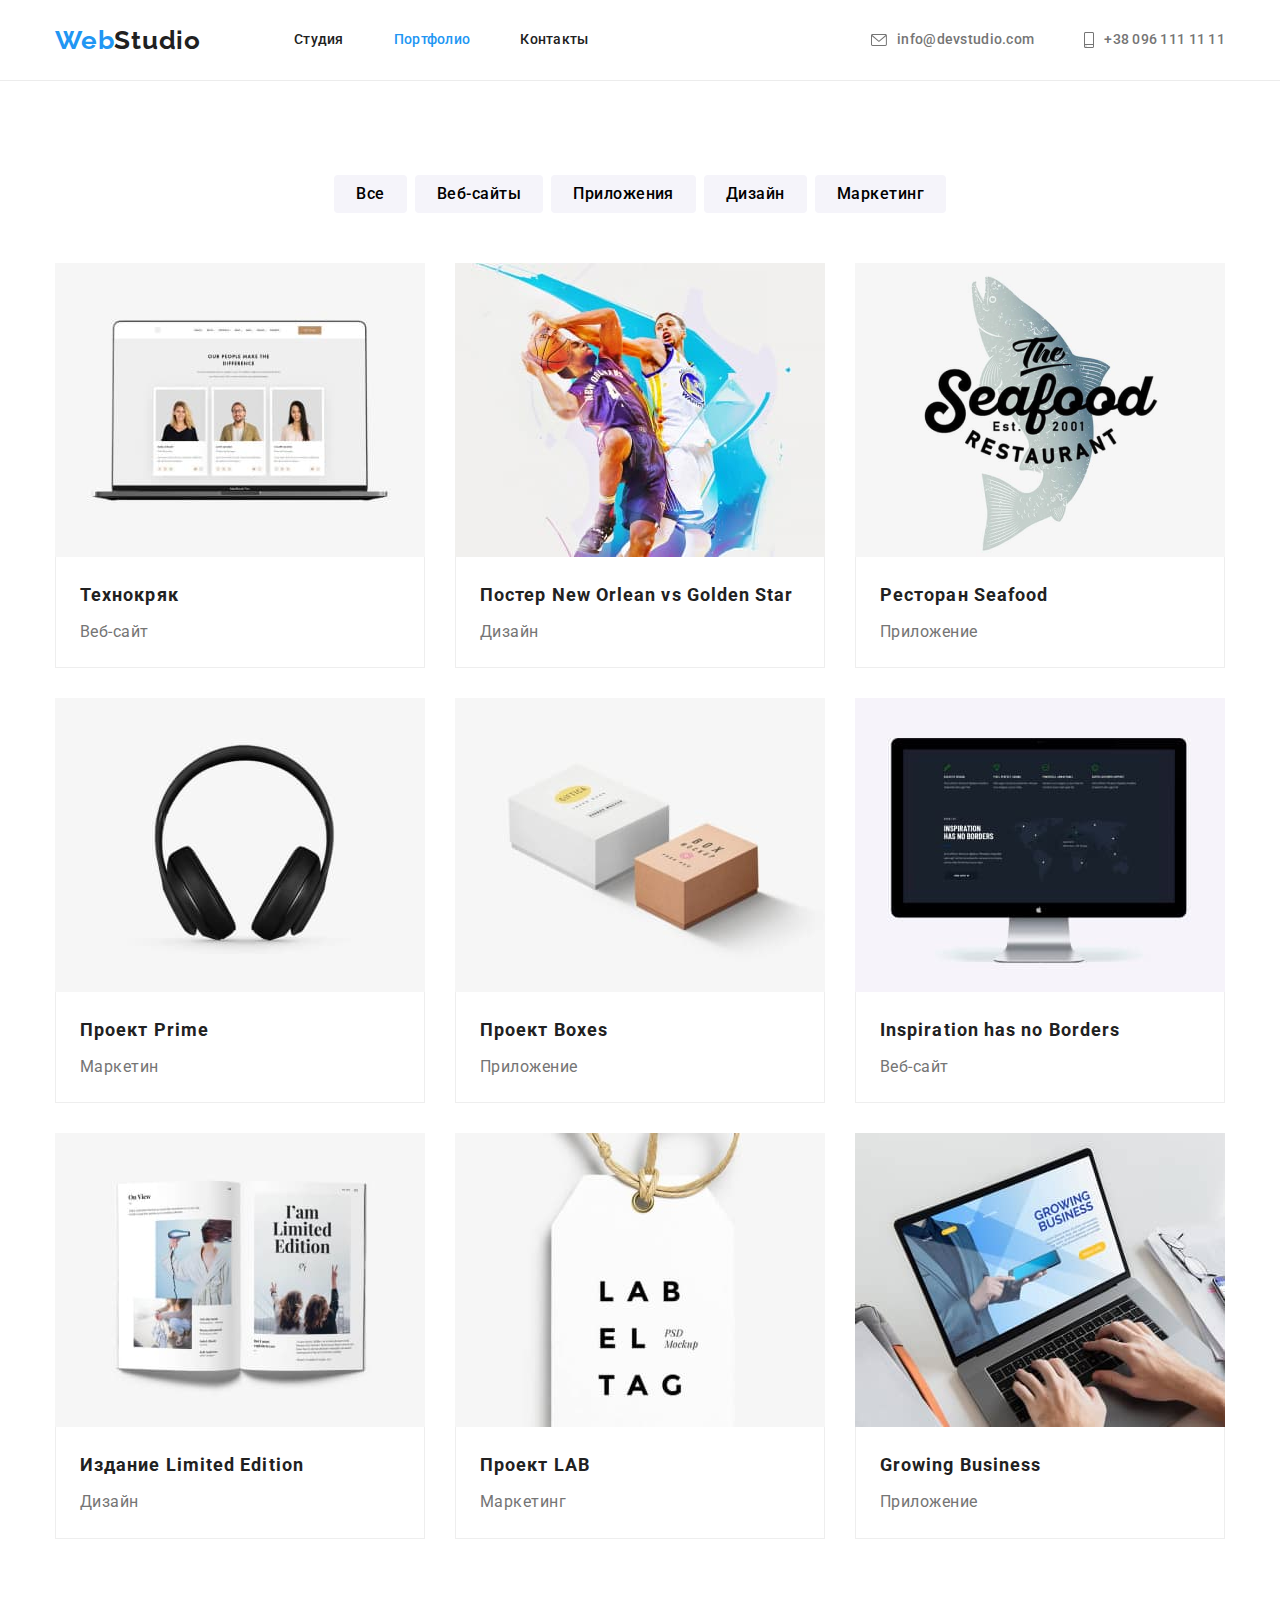
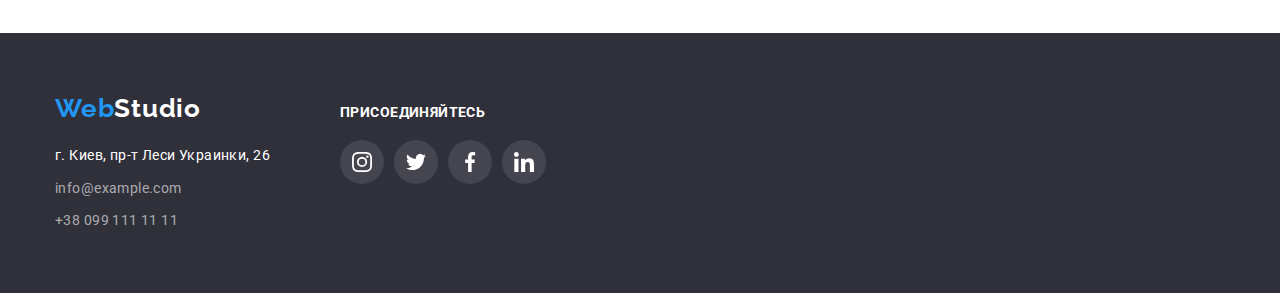
==== portfolio.html @ f9782432 "Start n copy" ====
<!DOCTYPE html>
<html lang="ru">
  <head>
    <meta charset="UTF-8" />
    <meta http-equiv="X-UA-Compatible" content="IE=edge" />
    <meta name="viewport" content="width=device-width, initial-scale=1.0" />
    <link rel="preconnect" href="https://fonts.googleapis.com" />
    <link rel="preconnect" href="https://fonts.gstatic.com" crossorigin />
    <link
      href="https://fonts.googleapis.com/css2?family=Raleway:wght@700&family=Roboto:wght@400;500;700;900&display=swap"
      rel="stylesheet"
    />
    <link
      rel="stylesheet"
      href="https://cdnjs.cloudflare.com/ajax/libs/modern-normalize/1.1.0/modern-normalize.min.css"
    />
    <link rel="stylesheet" href="./css/style.css" />
    <title>WebStudio</title>
  </head>
  <body>
    <!-- Header -->
    <header class="header">
      <div class="container nav">
        <nav class="nav">
          <a class="logo link" href="">Web<span class="logo-dark link">Studio</span> </a>

          <ul class="nav-list list">
            <li class="nav-item">
              <a class="link" href="./index.html">Студия</a>
            </li>
            <li class="nav-item">
              <a class="link current" href="./portfolio.html">Портфолио</a>
            </li>
            <li class="nav-item">
              <a class="link" href="">Контакты</a>
            </li>
          </ul>
        </nav>
        <ul class="list list-nav">
          <li class="item-nav item">
            <a class="link link-item" href="mailto:info@devstudio.com">
              <svg class="icons-mail">
                <use href="./imgs/icons.svg#icon-mail "></use>
              </svg>
              info@devstudio.com</a
            >
          </li>
          <li class="item-nav item">
            <a class="link link-item" href="tel:+380961111111">
              <svg class="icons-tel">
                <use href="./imgs/icons.svg#icon-smartphone"></use>
              </svg>
              +38 096 111 11 11</a
            >
          </li>
        </ul>
      </div>
    </header>
    <main>
      <section class="section">
        <div class="container">
          <h1 class="visually-hidden">Навигация</h1>
          <ul class="list filter">
            <li class="item item-button">
              <button class="filter-button current" type="button">Все</button>
            </li>
            <li class="item item-button">
              <button class="filter-button current" type="button">Веб-сайты</button>
            </li>
            <li class="item item-button">
              <button class="filter-button current" type="button">Приложения</button>
            </li>

            <li class="item item-button">
              <button class="filter-button current" type="button">Дизайн</button>
            </li>
            <li class="item item-button">
              <button class="filter-button current" type="button">Маркетинг</button>
            </li>
          </ul>

          <ul class="cards list">
            <li class="card-item">
              <a class="link" href="">
                <img class="card-img" src="./imgs/teh.jpg" alt="Веб сайт" />
                <div class="shelf-card">
                  <h2 class="card-title">Технокряк</h2>
                  <p class="card-text">Веб-сайт</p>
                </div>
              </a>
            </li>

            <li class="card-item">
              <a class="link" href="">
                <img class="card-img" src="./imgs/pos.jpg" width="370" alt="Парни с мячем" />
                <div class="shelf-card">
                  <h2 class="card-title">
                    Постер
                    <span class="card-title" lang="en">New Orlean vs Golden Star</span>
                  </h2>
                  <p class="card-text">Дизайн</p>
                </div>
              </a>
            </li>

            <li class="card-item">
              <a class="link" href="">
                <img class="card-img" src="./imgs/rest.png" alt="лого" width="370" />
                <div class="shelf-card">
                  <h2 class="card-title">
                    Ресторан <span class="card-title" lang="en">Seafood</span>
                  </h2>
                  <p class="card-text">Приложение</p>
                </div>
              </a>
            </li>
            <li class="card-item">
              <a class="link" href="">
                <img class="card-img" src="./imgs/proj.jpg" alt="наушники" width="370" />
                <div class="shelf-card">
                  <h2 class="card-title">Проект <span class="card-title" lang="en">Prime</span></h2>
                  <p class="card-text">Маркетин</p>
                </div>
              </a>
            </li>
            <li class="card-item">
              <a class="link" href="">
                <img class="card-img" src="./imgs/prog-box.jpg" alt="коробки" width="370" />
                <div class="shelf-card">
                  <h2 class="card-title">Проект <span class="card-title" lang="en">Boxes</span></h2>
                  <p class="card-text">Приложение</p>
                </div>
              </a>
            </li>
            <li class="card-item">
              <a class="link" href="">
                <img class="card-img" src="./imgs/inspir.jpg" alt="монитор" width="370" />
                <div class="shelf-card">
                  <h2 class="card-title" lang="en">Inspiration has no Borders</h2>
                  <p class="card-text">Веб-сайт</p>
                </div>
              </a>
            </li>
            <li class="card-item">
              <a class="link" href="">
                <img class="card-img" src="./imgs/izdan.jpg" alt="журнал" width="370" />
                <div class="shelf-card">
                  <h2 class="card-title">
                    Издание
                    <span class="card-title" lang="en">Limited Edition</span>
                  </h2>
                  <p class="card-text">Дизайн</p>
                </div>
              </a>
            </li>
            <li class="card-item">
              <a class="link" href="">
                <img class="card-img" src="./imgs/proj-lab.jpg" alt="бирка" width="370" />
                <div class="shelf-card">
                  <h2 class="card-title">Проект <span class="card-title" lang="en">LAB</span></h2>
                  <p class="card-text">Маркетинг</p>
                </div>
              </a>
            </li>
            <li class="card-item">
              <a class="link" href="">
                <img class="card-img" src="./imgs/grow.jpg" alt="ноут" width="370" />
                <div class="shelf-card">
                  <h2 class="card-title" lang="en">Growing Business</h2>
                  <p class="card-text">Приложение</p>
                </div>
              </a>
            </li>
          </ul>
        </div>
      </section>
    </main>

    <footer class="footer">
      <div class="container blocks">
        <div class="address-block">
          <div class="logo-footer">
            <a class="logo link" href="./index.html"
              >Web<span class="logo-light link">Studio</span>
            </a>
          </div>
          <address class="info">
            <ul class="adres list">
              <li class="adres-item">
                <a class="adres-link link" href="https://goo.gl/maps/GMDMJcy5s2AakEA77"
                  >г. Киев, пр-т Леси Украинки, 26</a
                >
              </li>
              <li class="adres-item">
                <a class="adres-link-contacts link" href="mailto:info@example.com"
                  >info@example.com</a
                >
              </li>
              <li class="adres-item">
                <a class="adres-link-contacts link" href="tel:+380991111111">+38 099 111 11 11</a>
              </li>
            </ul>
          </address>
        </div>

        <div class="soc-block">
          <h2 class="title">Присоединяйтесь</h2>
          <ul class="soc-block-list list">
            <li class="soc-block-item">
              <a href="" class="link">
                <svg class="soc-block-icons">
                  <use href="./imgs/icons.svg#icon-instagram"></use>
                </svg>
              </a>
            </li>
            <li class="soc-block-item">
              <a href="" class="link">
                <svg class="soc-block-icons">
                  <use href="./imgs/icons.svg#icon-twitter"></use>
                </svg>
              </a>
            </li>
            <li class="soc-block-item">
              <a href="" class="link">
                <svg class="soc-block-icons">
                  <use href="./imgs/icons.svg#icon-facebook"></use>
                </svg>
              </a>
            </li>
            <li class="soc-block-item">
              <a href="" class="link">
                <svg class="soc-block-icons">
                  <use href="./imgs/icons.svg#icon-linkedin"></use>
                </svg>
              </a>
            </li>
          </ul>
        </div>
      </div>
    </footer>
  </body>
</html>
---- css/style.css ----
:root {
  --main-color: #212121;
  --text-color: #757575;
  --accent-color: #2196f3;
  --white-color-text: #ffffff;
  --background: #2f303a;
  --address-links-footer: rgba(255, 255, 255, 0.6);
  --bacground-button: #f5f4fa;
  --bacground-shelf-card: #ffffff;
  --border-shelf-card: #eeeeee;
  --bacground-team: #f5f4fa;
  --social-links-color: #afb1b8;
  --customers-logo-color: #afb1b8;
}
body {
  font-family: 'Roboto', sans-serif;
  color: var(--main-color);
}
.link {
  display: block;
  text-decoration: none;
  color: var(--main-color);
}

.list {
  list-style: none;
  padding: 0;
  margin: 0;
}

.section {
  padding-top: 94px;
  padding-bottom: 94px;
}
h1,
h2,
h3,
h4,
h5,
h6,
p {
  margin: 0;
}
button {
  padding: 0;
}

img {
  display: block;
  max-width: 100%;
  height: auto;
}
.container {
  margin: 0 auto;
  width: 1200px;
  padding-left: 15px;
  padding-right: 15px;
}

/*------------------------ Header ------------------------- */
.header {
  border-bottom: 1px solid #ececec;
}
.nav {
  display: flex;
  align-items: center;
}

.logo {
  font-family: 'Raleway', sans-serif;
  font-weight: 700;
  font-size: 26px;
  line-height: 1.19;
  letter-spacing: 0.03em;
  color: var(--accent-color);
}

.logo-dark {
  color: var(--main-color);
}
.nav-list .link {
  padding-top: 32px;
  padding-bottom: 32px;
}

.nav-list {
  display: flex;
  margin-left: 93px;
}
.nav-list .nav-item + .nav-item {
  margin-left: 50px;
}

.nav-item {
  font-weight: 500;
  font-size: 14px;
  line-height: 1.1;
  letter-spacing: 0.02em;
}
.list-nav {
  display: flex;
  margin-left: auto;
}
.item-nav + .item-nav {
  margin-left: 50px;
}

.link-item {
  display: flex;
  align-items: center;
  padding-top: 32px;
  padding-bottom: 32px;

  font-weight: 500;
  font-size: 14px;
  line-height: 1.1;
  letter-spacing: 0.02em;
  color: var(--text-color);
}
/* .link-item::before {
  content: '';
  white-space: ;
  width: 16px;
  height: 12px;
  background-size: cover;
  align-items: center;
  margin-right: 10px;

  background-size: contain;
  background-image: url(../imgs/SVG/smartphone.svg);
} */

.nav-list .link:hover,
.nav-list .link:focus {
  color: var(--accent-color);
}

.nav-list .link.current {
  color: var(--accent-color);
}

.list-nav .link:hover,
.list-nav .link:focus {
  color: var(--accent-color);
}

.list-nav .link:hover .icons-mail,
.list-nav .link:focus .icons-mail {
  fill: var(--accent-color);
}

.list-nav .link:hover .icons-tel,
.list-nav .link:focus .icons-tel {
  fill: var(--accent-color);
}

.icons-mail {
  width: 16px;
  height: 12px;
  margin-right: 10px;
  fill: var(--text-color);
}
.icons-tel {
  width: 10px;
  height: 16px;
  margin-right: 10px;
  fill: var(--text-color);
}

/*------------------------ Hero ------------------------- */
.overlay {
  max-width: 1600px;
  margin-left: auto;
  margin-right: auto;
  background-color: var(--background);
  background-image: linear-gradient(to right, rgba(47, 48, 58, 0.4), rgba(47, 48, 58, 0.4)),
    url(../imgs/bg-fon.jpg);
  background-repeat: no-repeat;
  background-size: cover;
  background-position: center;
}

.hero {
  padding-top: 200px;
  padding-bottom: 200px;
  text-align: center;
}
/* fffff */
.hero .container {
}

.hero-title {
  margin-bottom: 50px;

  font-weight: 900;
  font-size: 44px;
  line-height: 60px;
  letter-spacing: 0.06em;
  text-transform: uppercase;
  color: var(--white-color-text);
}

.hero-button {
  display: inline-block;
  padding: 10px 32px;
  min-width: 73px;

  font-family: inherit;
  font-weight: 700;
  font-size: 16px;
  line-height: 1.88;
  letter-spacing: 0.06em;
  border: transparent;
  border-radius: 4px;
  cursor: pointer;

  color: var(--white-color-text);
  background-color: var(--accent-color);
}

/*------------------------ Preference ------------------------- */

.features {
  display: flex;
}
.features-item {
  width: 270px;
}
.features-item:not(:last-child) {
  margin-right: 30px;
}

.icons {
  display: inline-flex;
  margin-bottom: 30px;

  width: 270px;
  height: 120px;

  justify-content: center;
  align-items: center;
  background-color: var(--bacground-button);
  border-radius: 4px;
}

.features-icon {
  width: 70px;
  height: 70px;
}
.features-title {
  margin-bottom: 10px;

  font-size: 14px;
  line-height: 1.1;
  letter-spacing: 0.03em;
  text-transform: uppercase;
}

.features-text {
  font-size: 14px;
  line-height: 1.7;
  letter-spacing: 0.03em;
  color: var(--text-color);
}
.visually-hidden {
  position: absolute;
  white-space: nowrap;
  width: 1px;
  height: 1px;
  overflow: hidden;
  border: 0;
  padding: 0;
  clip: rect(0 0 0 0);
  clip-path: inset(50%);
  margin: -1px;
}

/*------------------------ Work ------------------------- */

.section-work {
  padding-top: 0;
}

.section-caption {
  text-align: center;
  margin-bottom: 50px;
  font-size: 36px;
  line-height: 1.2;
  letter-spacing: 0.03em;
}
.work {
  display: flex;
}

.work-item {
  width: 370;
}
.work-item:not(:first-child) {
  margin-left: 30px;
}

/*------------------------ Team ------------------------- */
.team {
  background-color: var(--bacground-team);
}

.team-caption {
  margin-bottom: 50px;
  text-align: center;
  font-weight: 700;
  font-size: 36px;
  line-height: 1.2;
  letter-spacing: 0.03em;
}
.team-list {
  display: flex;
  text-align: center;
}
.team-item {
  box-shadow: 0px 1px 3px rgba(0, 0, 0, 0.12), 0px 1px 1px rgba(0, 0, 0, 0.14),
    0px 2px 1px rgba(0, 0, 0, 0.2);
  background: #ffffff;
  border-radius: 0px 0px 4px 4px;
  width: 270px;
}
.team-item:not(:last-child) {
  margin-right: 30px;
}

.team-title {
  margin-bottom: 10px;

  font-size: 16px;
  line-height: 1.1;
  letter-spacing: 0.03em;
}
.team-text {
  margin-bottom: 16px;

  font-size: 16px;
  line-height: 1.2;
  letter-spacing: 0.03em;
  color: var(--text-color);
}
.shelf {
  padding: 30px;
}
/*------------ Social-links -----------*/
.section-title {
  margin-top: 0;
  margin-bottom: 50px;
}
.social-links {
  display: flex;
  justify-content: center;
}
.social-links .link {
  width: 44px;
  height: 44px;
  color: var(--social-links-color);
  background-color: var(--white-color);
  border-radius: 50%;
  display: flex;
  align-items: center;
  justify-content: center;
}
.social-links .link:hover,
.social-links .link:focus {
  background-color: var(--accent-color);
}

.social-item + .social-item {
  margin-left: 10px;
}

.social-icons {
  width: 20px;
  height: 20px;
  fill: var(--social-links-color);
}

.social-links .link:hover .social-icons,
.social-links .link:focus .social-icons {
  fill: #ffffff;
  background-color: var(--accent-color);
}

/* -----------------------Regular-customers---------------- */
.customer-caption {
  margin-bottom: 50px;
  text-align: center;
  font-weight: 700;
  font-size: 36px;
  line-height: 1.2;
  letter-spacing: 0.03em;
}
.customers {
  display: flex;
  justify-content: center;
}
.customers .link {
  width: 170px;
  height: 92px;
  display: flex;
  align-items: center;
  justify-content: center;

  fill: var(--customers-logo-color);

  border: 1px solid var(--customers-logo-color);
  border-radius: 4px;
}

.customers-item + .customers-item {
  margin-left: 30px;
}

.customers-icon {
  width: 106px;
  height: 60px;
  fill: var(--customers-logo-color);
}
.customers .link:hover,
.customers .link:focus {
  border-color: var(--accent-color);
}

.customers .link:hover .customers-icon,
.customers .link:focus .customers-icon {
  fill: var(--accent-color);
}

/*------------------------ Footer ------------------------- */
.footer {
  padding-top: 60px;
  padding-bottom: 60px;
  background: var(--background);
}

.logo {
  display: flex;
}
.container .logo-footer {
  margin-bottom: 20px;
}

.logo-light {
  color: var(--white-color-text);
}

.adres-item:not(:last-child) {
  margin-bottom: 9px;
}
.adres-link {
  margin-bottom: 9px;

  font-style: normal;
  font-size: 14px;
  line-height: 1.7;
  letter-spacing: 0.03em;

  color: var(--white-color-text);
}
.adres-link-contacts {
  font-style: normal;
  font-size: 14px;
  line-height: 1.7;
  letter-spacing: 0.03em;

  color: var(--address-links-footer);
}

/* tttt */
.blocks {
  display: flex;
  align-items: baseline;
}
.soc-block-list {
  display: flex;
}

.soc-block {
  margin: 0;
  margin-left: 70px;
  width: 206px;
  height: 80px;
}
.soc-block-item + .soc-block-item {
  margin-left: 10px;
}
.soc-block .link {
  width: 44px;
  height: 44px;
  border-radius: 50%;
  display: flex;
  justify-content: center;
  align-items: center;
  background-color: rgba(255, 255, 255, 0.1);
}
.soc-block .title {
  margin: 0;
  margin-bottom: 20px;

  font-weight: 700;
  font-size: 14px;
  line-height: 16px;
  letter-spacing: 0.03em;
  text-transform: uppercase;
  color: var(--white-color-text);
}

.soc-block-icons {
  width: 20px;
  height: 20px;
  fill: var(--white-color-text);
}
.soc-block .link:hover,
.soc-block .link:focus {
  background-color: var(--accent-color);
}
/*--------------------- Portfolio ---------------------- */

.filter {
  margin-bottom: 50px;
  display: flex;
  justify-content: center;
}
.item-button:not(:last-child) {
  margin-right: 8px;
}

.filter-button {
  display: inline-block;
  padding: 6px 22px;
  min-width: 73px;

  font-family: inherit;
  font-weight: 500;
  font-size: 16px;
  line-height: 1.6;
  letter-spacing: 0.03em;
  cursor: pointer;
  border: transparent;
  border-radius: 4px;

  background: var(--bacground-button);
}

.cards {
  flex-wrap: wrap;
  display: flex;
}
.shelf-card {
  padding: 20px 24px;
  background: var(--bacground-shelf-card);
  border: 1px solid var(--border-shelf-card);
  border-top: none;
}

.card-item {
  margin-right: 30px;
  margin-bottom: 30px;

  width: 370px;
}

.card-item:nth-child(3n) {
  margin-right: 0;
}

.card-item:nth-last-child(-n + 3) {
  margin-bottom: 0;
}

.card-title {
  margin-bottom: 4px;

  font-size: 18px;
  line-height: 2;
  letter-spacing: 0.06em;
}
.card-text {
  font-size: 16px;
  line-height: 1.9;
  letter-spacing: 0.03em;
  color: var(--text-color);
}
.cards .link:hover,
.cards .link:focus {
  display: block;
  box-shadow: 0px 1px 1px rgba(0, 0, 0, 0.12), 0px 4px 4px rgba(0, 0, 0, 0.06),
    1px 4px 6px rgba(0, 0, 0, 0.16);
}

.filter .filter-button:hover,
.filter .filter-button:focus {
  color: var(--white-color-text);
  background-color: var(--accent-color);
  box-shadow: 0px 3px 1px rgba(0, 0, 0, 0.1), 0px 1px 2px rgba(0, 0, 0, 0.08),
    0px 2px 2px rgba(0, 0, 0, 0.12);
}

/* ---------Alt------- */

/* .card-item:not(:nth-child(3n)) {
  margin-right: 30px;
}
.card-item {
  width: calc((100-60px) / 3);
} */
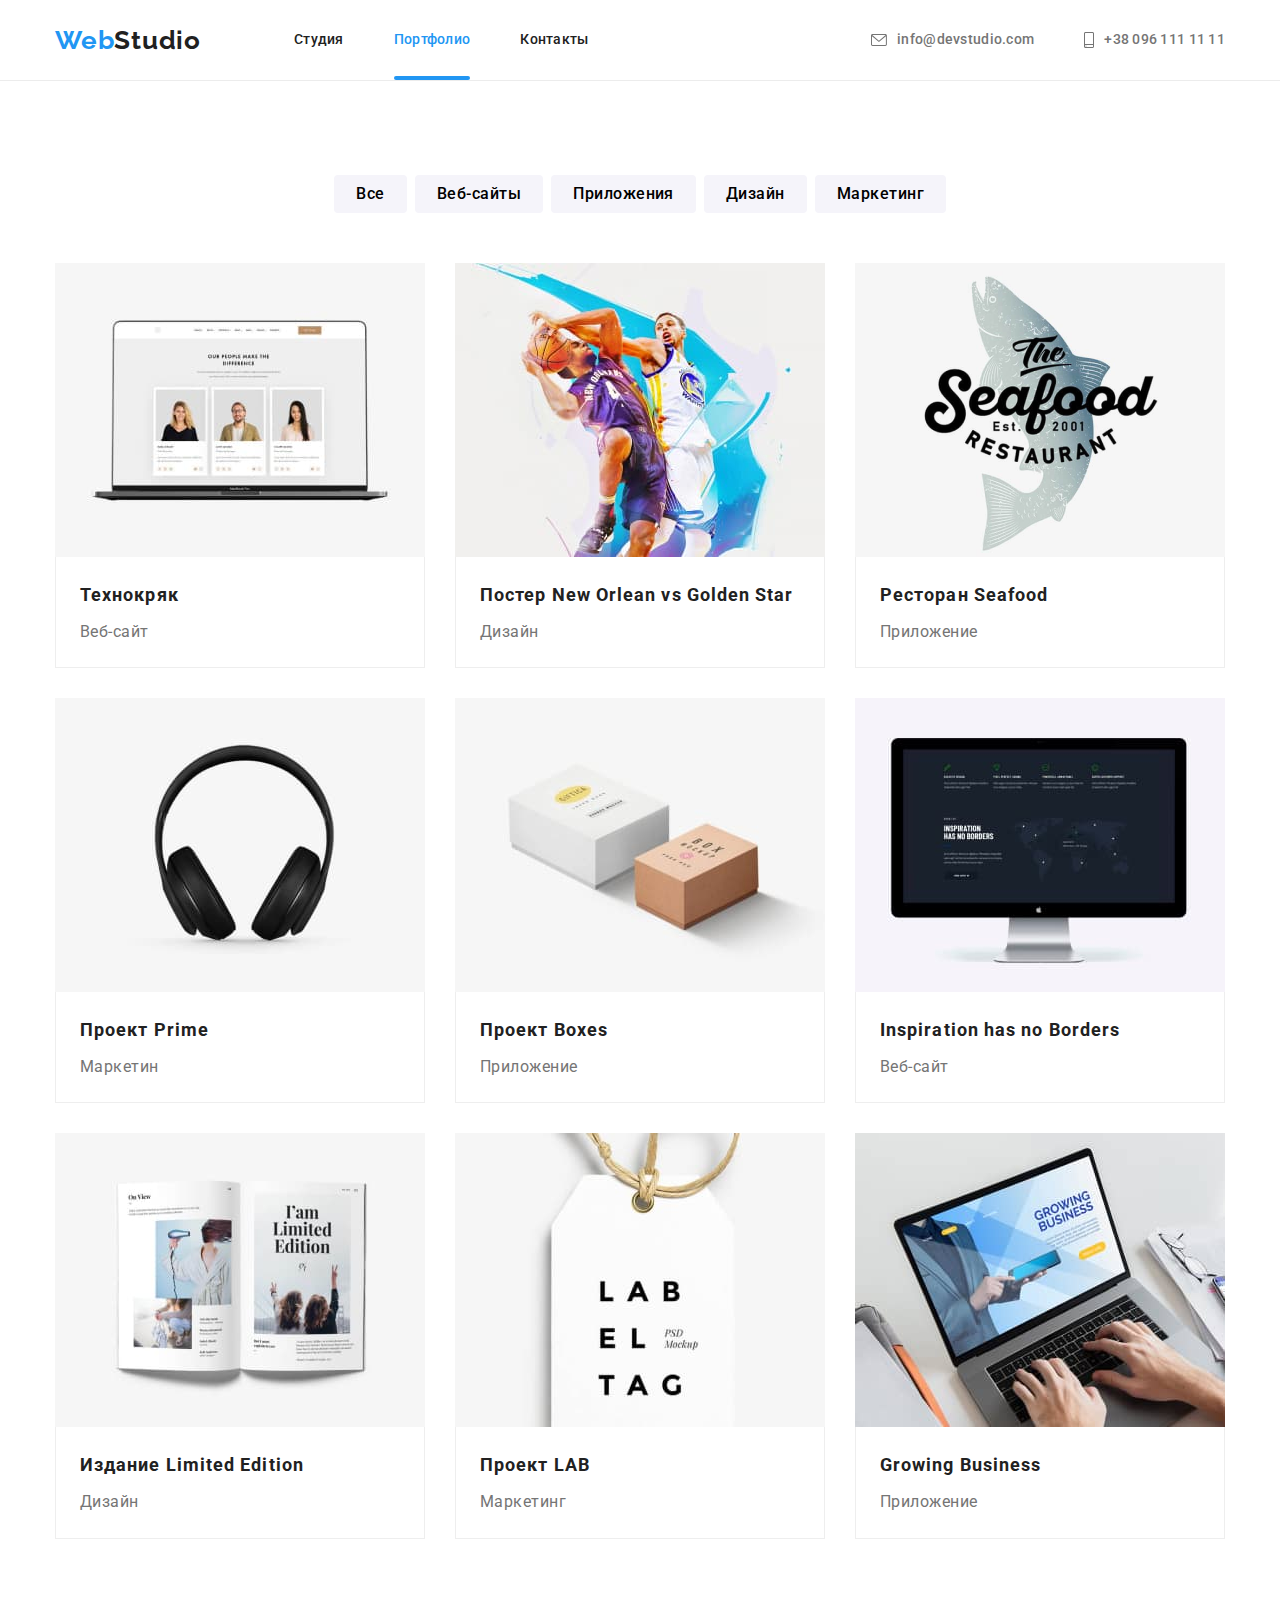
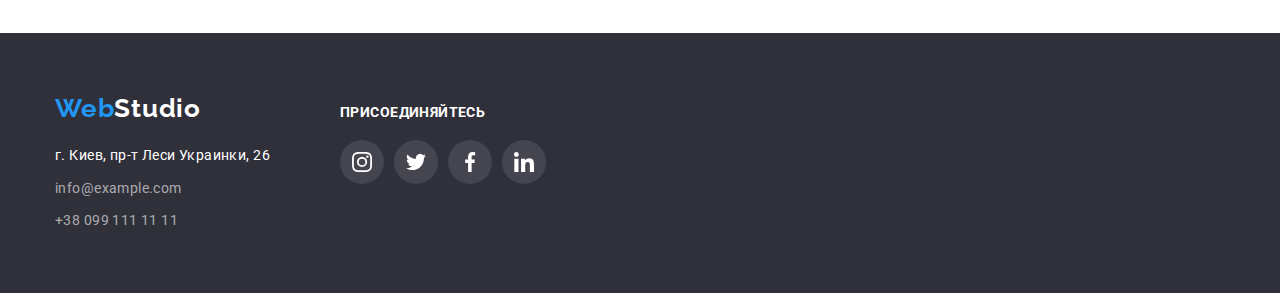
==== commit 5c7a4b04: "finish" ====
--- a/portfolio.html
+++ b/portfolio.html
@@ -82,7 +82,14 @@
           <ul class="cards list">
             <li class="card-item">
               <a class="link" href="">
-                <img class="card-img" src="./imgs/teh.jpg" alt="Веб сайт" />
+                <div class="card-description-wrap">
+                  <img class="card-img" src="./imgs/teh.jpg" alt="Веб сайт" />
+                  <p class="card-description">
+                    Ресурс предлагает комплексные предложения с разным уровнем функционала и
+                    сервисов. Все это позволит посетителю получить исчерпывающие сведения о компании
+                    или частном лице.
+                  </p>
+                </div>
                 <div class="shelf-card">
                   <h2 class="card-title">Технокряк</h2>
                   <p class="card-text">Веб-сайт</p>
@@ -92,7 +99,14 @@
 
             <li class="card-item">
               <a class="link" href="">
-                <img class="card-img" src="./imgs/pos.jpg" width="370" alt="Парни с мячем" />
+                <div class="card-description-wrap">
+                  <img class="card-img" src="./imgs/pos.jpg" width="370" alt="Парни с мячем" />
+                  <p class="card-description">
+                    Эетот ресурс предлагает комплексные предложения с разным уровнем функционала и
+                    сервисов. Все это позволит посетителю получить исчерпывающие сведения о компании
+                    или частном лице.
+                  </p>
+                </div>
                 <div class="shelf-card">
                   <h2 class="card-title">
                     Постер
@@ -105,7 +119,14 @@
 
             <li class="card-item">
               <a class="link" href="">
-                <img class="card-img" src="./imgs/rest.png" alt="лого" width="370" />
+                <div class="card-description-wrap">
+                  <img class="card-img" src="./imgs/rest.png" alt="лого" width="370" />
+                  <p class="card-description">
+                    Наш ресурс предлагает комплексные предложения с разным уровнем функционала и
+                    сервисов. Все это позволит посетителю получить исчерпывающие сведения о компании
+                    или частном лице.
+                  </p>
+                </div>
                 <div class="shelf-card">
                   <h2 class="card-title">
                     Ресторан <span class="card-title" lang="en">Seafood</span>
@@ -116,7 +137,14 @@
             </li>
             <li class="card-item">
               <a class="link" href="">
-                <img class="card-img" src="./imgs/proj.jpg" alt="наушники" width="370" />
+                <div class="card-description-wrap">
+                  <img class="card-img" src="./imgs/proj.jpg" alt="наушники" width="370" />
+                  <p class="card-description">
+                    Данный ресурс предлагает комплексные предложения с разным уровнем функционала и
+                    сервисов. Все это позволит посетителю получить исчерпывающие сведения о компании
+                    или частном лице.
+                  </p>
+                </div>
                 <div class="shelf-card">
                   <h2 class="card-title">Проект <span class="card-title" lang="en">Prime</span></h2>
                   <p class="card-text">Маркетин</p>
@@ -125,7 +153,14 @@
             </li>
             <li class="card-item">
               <a class="link" href="">
-                <img class="card-img" src="./imgs/prog-box.jpg" alt="коробки" width="370" />
+                <div class="card-description-wrap">
+                  <img class="card-img" src="./imgs/prog-box.jpg" alt="коробки" width="370" />
+                  <p class="card-description">
+                    Предлагаемый ресурс предлагает комплексные предложения с разным уровнем
+                    функционала и сервисов. Все это позволит посетителю получить исчерпывающие
+                    сведения о компании или частном лице.
+                  </p>
+                </div>
                 <div class="shelf-card">
                   <h2 class="card-title">Проект <span class="card-title" lang="en">Boxes</span></h2>
                   <p class="card-text">Приложение</p>
@@ -134,7 +169,14 @@
             </li>
             <li class="card-item">
               <a class="link" href="">
-                <img class="card-img" src="./imgs/inspir.jpg" alt="монитор" width="370" />
+                <div class="card-description-wrap">
+                  <img class="card-img" src="./imgs/inspir.jpg" alt="монитор" width="370" />
+                  <p class="card-description">
+                    Ресурс предлагает комплексные предложения с разным уровнем функционала и
+                    сервисов. Все это позволит посетителю получить исчерпывающие сведения о компании
+                    или частном лице.
+                  </p>
+                </div>
                 <div class="shelf-card">
                   <h2 class="card-title" lang="en">Inspiration has no Borders</h2>
                   <p class="card-text">Веб-сайт</p>
@@ -143,7 +185,14 @@
             </li>
             <li class="card-item">
               <a class="link" href="">
-                <img class="card-img" src="./imgs/izdan.jpg" alt="журнал" width="370" />
+                <div class="card-description-wrap">
+                  <img class="card-img" src="./imgs/izdan.jpg" alt="журнал" width="370" />
+                  <p class="card-description">
+                    Ресурс предлагает комплексные предложения с разным уровнем функционала и
+                    сервисов. Все это позволит посетителю получить исчерпывающие сведения о компании
+                    или частном лице.
+                  </p>
+                </div>
                 <div class="shelf-card">
                   <h2 class="card-title">
                     Издание
@@ -155,7 +204,14 @@
             </li>
             <li class="card-item">
               <a class="link" href="">
-                <img class="card-img" src="./imgs/proj-lab.jpg" alt="бирка" width="370" />
+                <div class="card-description-wrap">
+                  <img class="card-img" src="./imgs/proj-lab.jpg" alt="бирка" width="370" />
+                  <p class="card-description">
+                    Ресурс предлагает комплексные предложения с разным уровнем функционала и
+                    сервисов. Все это позволит посетителю получить исчерпывающие сведения о компании
+                    или частном лице.
+                  </p>
+                </div>
                 <div class="shelf-card">
                   <h2 class="card-title">Проект <span class="card-title" lang="en">LAB</span></h2>
                   <p class="card-text">Маркетинг</p>
@@ -164,7 +220,14 @@
             </li>
             <li class="card-item">
               <a class="link" href="">
-                <img class="card-img" src="./imgs/grow.jpg" alt="ноут" width="370" />
+                <div class="card-description-wrap">
+                  <img class="card-img" src="./imgs/grow.jpg" alt="ноут" width="370" />
+                  <p class="card-description">
+                    Ресурс предлагает комплексные предложения с разным уровнем функционала и
+                    сервисов. Все это позволит посетителю получить исчерпывающие сведения о компании
+                    или частном лице.
+                  </p>
+                </div>
                 <div class="shelf-card">
                   <h2 class="card-title" lang="en">Growing Business</h2>
                   <p class="card-text">Приложение</p>
--- a/css/style.css
+++ b/css/style.css
@@ -11,6 +11,8 @@
   --bacground-team: #f5f4fa;
   --social-links-color: #afb1b8;
   --customers-logo-color: #afb1b8;
+  --background-work-color: rgba(47, 48, 58, 0.8);
+  --timing: 250ms cubic-bezier(0.4, 0, 0.2, 1);
 }
 body {
   font-family: 'Roboto', sans-serif;
@@ -78,10 +80,24 @@
 .logo-dark {
   color: var(--main-color);
 }
+/*------------------------ Navigation------------------------- */
 .nav-list .link {
   padding-top: 32px;
   padding-bottom: 32px;
-}
+
+  transition: color var(--timing);
+}
+/* .nav-list .link::after {
+  content: '';
+  position: absolute;
+  width: 48px;
+  height: 4px;
+  left: 453px;
+  top: 76px;
+
+  background: #2196f3;
+  border-radius: 2px;
+} */
 
 .nav-list {
   display: flex;
@@ -89,6 +105,14 @@
 }
 .nav-list .nav-item + .nav-item {
   margin-left: 50px;
+}
+.nav-list .link:hover,
+.nav-list .link:focus {
+  color: var(--accent-color);
+}
+
+.nav-list .link.current {
+  color: var(--accent-color);
 }
 
 .nav-item {
@@ -97,9 +121,44 @@
   line-height: 1.1;
   letter-spacing: 0.02em;
 }
+.nav-item .current {
+  color: var(--accent-color);
+  position: relative;
+  display: block;
+
+  color: currentColor;
+}
+.nav-item .current::after {
+  content: '';
+  position: absolute;
+  top: 76px;
+  display: block;
+  width: 100%;
+  height: 4px;
+  border-radius: 2px;
+  background-color: var(--accent-color);
+}
 .list-nav {
   display: flex;
   margin-left: auto;
+}
+
+.list-nav .link {
+  transition: color var(--timing);
+}
+.list-nav .link:hover,
+.list-nav .link:focus {
+  color: var(--accent-color);
+}
+
+.list-nav .link:hover .icons-mail,
+.list-nav .link:focus .icons-mail {
+  fill: var(--accent-color);
+}
+
+.list-nav .link:hover .icons-tel,
+.list-nav .link:focus .icons-tel {
+  fill: var(--accent-color);
 }
 .item-nav + .item-nav {
   margin-left: 50px;
@@ -116,42 +175,6 @@
   line-height: 1.1;
   letter-spacing: 0.02em;
   color: var(--text-color);
-}
-/* .link-item::before {
-  content: '';
-  white-space: ;
-  width: 16px;
-  height: 12px;
-  background-size: cover;
-  align-items: center;
-  margin-right: 10px;
-
-  background-size: contain;
-  background-image: url(../imgs/SVG/smartphone.svg);
-} */
-
-.nav-list .link:hover,
-.nav-list .link:focus {
-  color: var(--accent-color);
-}
-
-.nav-list .link.current {
-  color: var(--accent-color);
-}
-
-.list-nav .link:hover,
-.list-nav .link:focus {
-  color: var(--accent-color);
-}
-
-.list-nav .link:hover .icons-mail,
-.list-nav .link:focus .icons-mail {
-  fill: var(--accent-color);
-}
-
-.list-nav .link:hover .icons-tel,
-.list-nav .link:focus .icons-tel {
-  fill: var(--accent-color);
 }
 
 .icons-mail {
@@ -186,8 +209,6 @@
   text-align: center;
 }
 /* fffff */
-.hero .container {
-}
 
 .hero-title {
   margin-bottom: 50px;
@@ -217,7 +238,6 @@
   color: var(--white-color-text);
   background-color: var(--accent-color);
 }
-
 /*------------------------ Preference ------------------------- */
 
 .features {
@@ -293,10 +313,28 @@
 }
 
 .work-item {
+  position: relative;
   width: 370;
 }
+
 .work-item:not(:first-child) {
   margin-left: 30px;
+}
+
+.work-text {
+  position: absolute;
+  width: 100%;
+  bottom: 0px;
+  padding: 27px 82px 27px 83px;
+  text-align: center;
+  font-weight: 700;
+  font-size: 14px;
+  line-height: 1.1;
+  letter-spacing: 0.03em;
+  text-transform: uppercase;
+
+  color: var(--white-color-text);
+  background-color: var(--background-work-color);
 }
 
 /*------------------------ Team ------------------------- */
@@ -357,12 +395,16 @@
 .social-links .link {
   width: 44px;
   height: 44px;
+
   color: var(--social-links-color);
   background-color: var(--white-color);
+
   border-radius: 50%;
   display: flex;
   align-items: center;
   justify-content: center;
+
+  transition: background-color var(--timing);
 }
 .social-links .link:hover,
 .social-links .link:focus {
@@ -409,6 +451,8 @@
 
   border: 1px solid var(--customers-logo-color);
   border-radius: 4px;
+
+  transition: border-color var(--timing);
 }
 
 .customers-item + .customers-item {
@@ -419,6 +463,8 @@
   width: 106px;
   height: 60px;
   fill: var(--customers-logo-color);
+
+  transition: fill var(--timing);
 }
 .customers .link:hover,
 .customers .link:focus {
@@ -470,7 +516,6 @@
   color: var(--address-links-footer);
 }
 
-/* tttt */
 .blocks {
   display: flex;
   align-items: baseline;
@@ -496,6 +541,10 @@
   justify-content: center;
   align-items: center;
   background-color: rgba(255, 255, 255, 0.1);
+
+  transition-property: background-color;
+  transition-duration: 250ms;
+  transition-timing-function: cubic-bezier(0.4, 0, 0.2, 1);
 }
 .soc-block .title {
   margin: 0;
@@ -544,52 +593,8 @@
   border-radius: 4px;
 
   background: var(--bacground-button);
-}
-
-.cards {
-  flex-wrap: wrap;
-  display: flex;
-}
-.shelf-card {
-  padding: 20px 24px;
-  background: var(--bacground-shelf-card);
-  border: 1px solid var(--border-shelf-card);
-  border-top: none;
-}
-
-.card-item {
-  margin-right: 30px;
-  margin-bottom: 30px;
-
-  width: 370px;
-}
-
-.card-item:nth-child(3n) {
-  margin-right: 0;
-}
-
-.card-item:nth-last-child(-n + 3) {
-  margin-bottom: 0;
-}
-
-.card-title {
-  margin-bottom: 4px;
-
-  font-size: 18px;
-  line-height: 2;
-  letter-spacing: 0.06em;
-}
-.card-text {
-  font-size: 16px;
-  line-height: 1.9;
-  letter-spacing: 0.03em;
-  color: var(--text-color);
-}
-.cards .link:hover,
-.cards .link:focus {
-  display: block;
-  box-shadow: 0px 1px 1px rgba(0, 0, 0, 0.12), 0px 4px 4px rgba(0, 0, 0, 0.06),
-    1px 4px 6px rgba(0, 0, 0, 0.16);
+
+  transition: color var(--timing), background-color var(--timing), box-shadow var(--timing);
 }
 
 .filter .filter-button:hover,
@@ -600,6 +605,115 @@
     0px 2px 2px rgba(0, 0, 0, 0.12);
 }
 
+.cards {
+  flex-wrap: wrap;
+  display: flex;
+}
+
+.cards .link {
+  transition: box-shadow var(--timing);
+}
+.cards .link:hover,
+.cards .link:focus {
+  display: block;
+  box-shadow: 0px 1px 1px rgba(0, 0, 0, 0.12), 0px 4px 4px rgba(0, 0, 0, 0.06),
+    1px 4px 6px rgba(0, 0, 0, 0.16);
+}
+.cards .link:hover .card-description {
+  transform: translateY(0%);
+}
+.shelf-card {
+  padding: 20px 24px;
+  background: var(--bacground-shelf-card);
+  border: 1px solid var(--border-shelf-card);
+  border-top: none;
+}
+
+.card-item {
+  margin-right: 30px;
+  margin-bottom: 30px;
+  width: 370px;
+}
+.card-description-wrap {
+  position: relative;
+  overflow: hidden;
+}
+
+.card-description {
+  position: absolute;
+  top: 0;
+  padding: 63px 24px;
+  height: 100%;
+  transform: translateY(100%);
+  transition: transform var(--timing);
+  overflow: auto;
+
+  font-size: 18px;
+  line-height: 1.55;
+  letter-spacing: 0.03em;
+  color: var(--white-color-text);
+  background-color: rgba(33, 150, 243, 0.9);
+}
+
+.card-item:nth-child(3n) {
+  margin-right: 0;
+}
+
+.card-item:nth-last-child(-n + 3) {
+  margin-bottom: 0;
+}
+
+.card-title {
+  margin-bottom: 4px;
+
+  font-size: 18px;
+  line-height: 2;
+  letter-spacing: 0.06em;
+}
+.card-text {
+  font-size: 16px;
+  line-height: 1.9;
+  letter-spacing: 0.03em;
+  color: var(--text-color);
+}
+.backdrop {
+  width: 100%;
+  height: 100%;
+  position: fixed;
+  top: 0;
+  bottom: 0;
+  background-color: rgba(128, 128, 128, 0.351);
+  transition: opacity var(--timing), visibility var(--timing);
+}
+
+.modal {
+  width: 528px;
+  min-height: 581px;
+  background-color: #fff;
+  box-shadow: 0px 1px 3px rgba(0, 0, 0, 0.12), 0px 1px 1px rgba(0, 0, 0, 0.14),
+    0px 2px 1px rgba(0, 0, 0, 0.2);
+  border-radius: 4px;
+  position: absolute;
+  top: 50%;
+  left: 50%;
+  transform: translate(-50%, -50%);
+}
+.modal-close-btn {
+  position: absolute;
+  top: 10px;
+  right: 10px;
+  width: 30px;
+  height: 30px;
+  border-radius: 50%;
+  border-color: transparent;
+  border: 1px solid #9999;
+}
+.is-hidden {
+  opacity: 0;
+  pointer-events: none;
+  visibility: hidden;
+}
+
 /* ---------Alt------- */
 
 /* .card-item:not(:nth-child(3n)) {
@@ -608,3 +722,20 @@
 .card-item {
   width: calc((100-60px) / 3);
 } */
+
+/* transition-property: background-color;
+  transition-duration: 250ms;
+  transition-timing-function: cubic-bezier(0.4, 0, 0.2, 1); */
+
+/* .link-item::before {
+  content: '';
+  white-space: ;
+  width: 16px;
+  height: 12px;
+  background-size: cover;
+  align-items: center;
+  margin-right: 10px;
+
+  background-size: contain;
+  background-image: url(../imgs/SVG/smartphone.svg);
+} */
